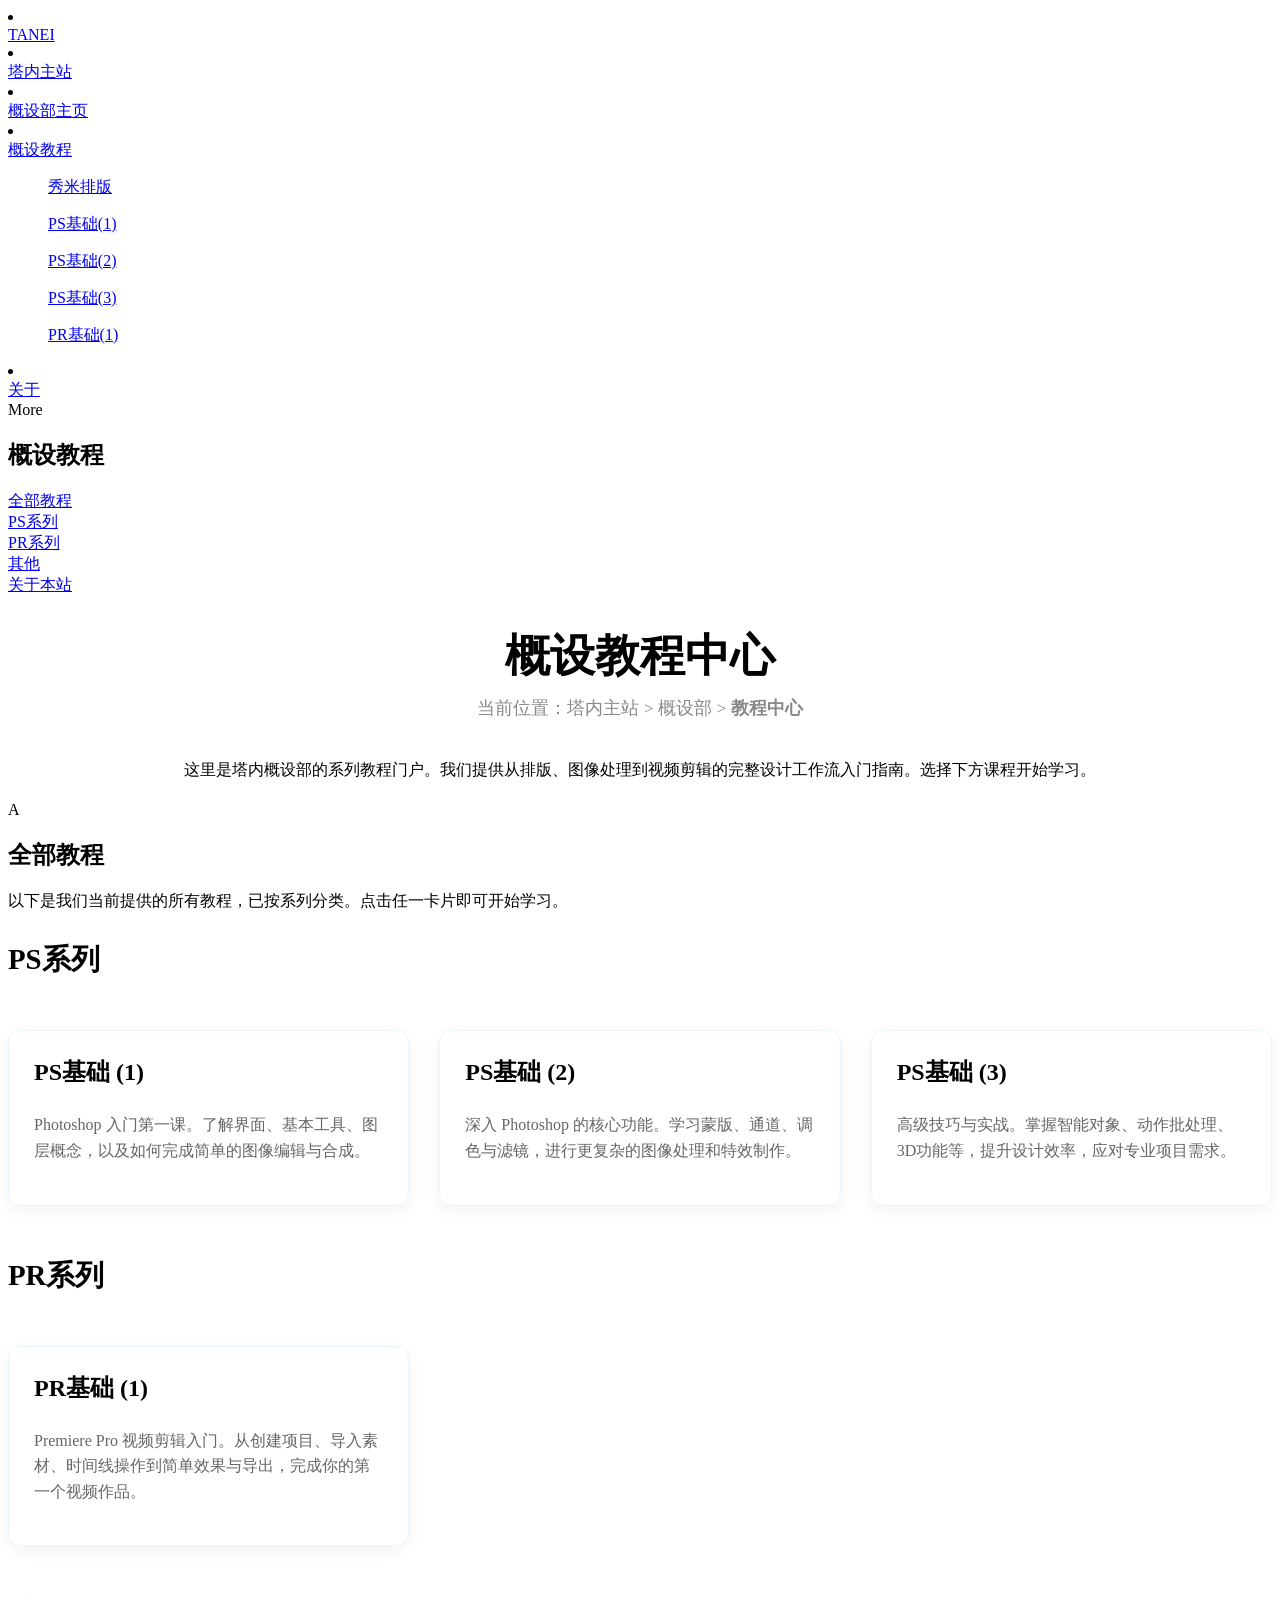
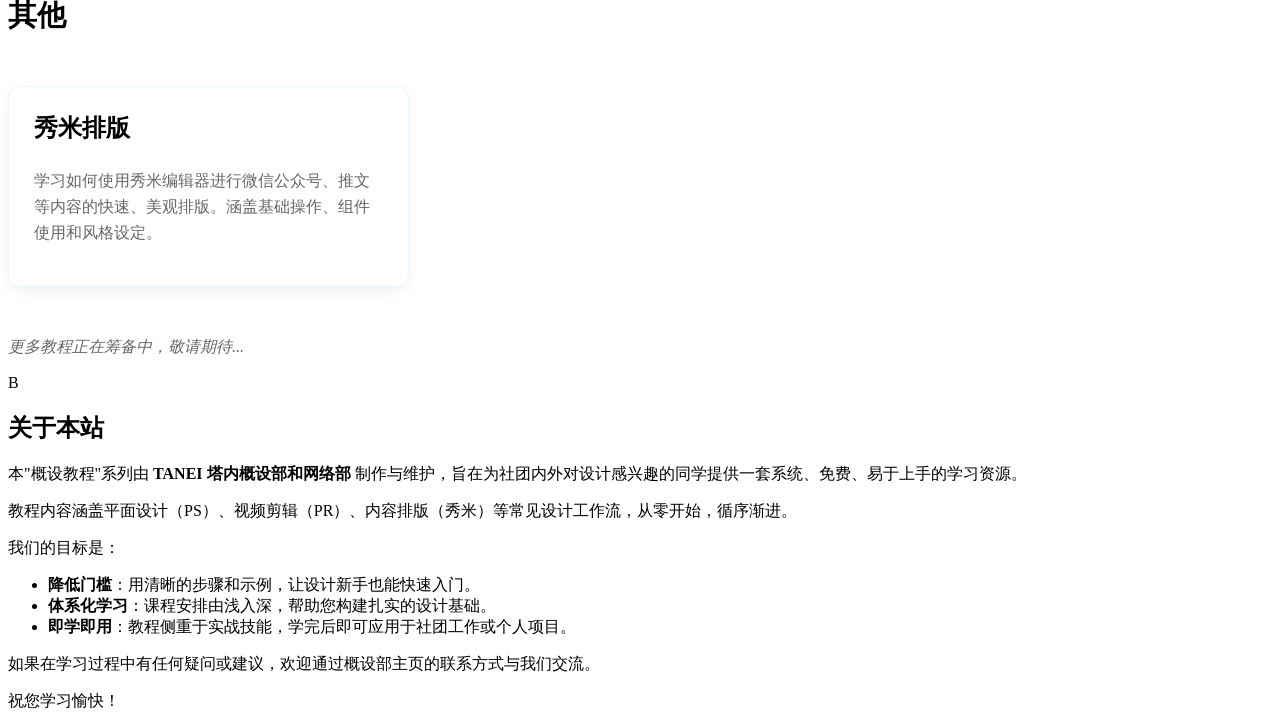
==== index.html @ 7fd3b35d "homePage" ====
<!DOCTYPE html>
<html lang="zh-CN">
<head>
    <meta charset="UTF-8">
    <meta name="viewport" content="width=device-width, initial-scale=1.0">
    <title>概设教程总站 | TANEI</title>
    <link rel="stylesheet" href="./style-nav.css">
    <link rel="stylesheet" href="./style-content.css">
    <style>
        /* 为主页内容区域添加额外样式 */
        .tutorials-container {
            display: grid;
            grid-template-columns: repeat(auto-fill, minmax(300px, 1fr));
            gap: 30px;
            margin-top: 40px;
        }
        .tutorial-card {
            background: var(--shallow-background);
            border-radius: 12px;
            padding: 25px;
            text-decoration: none;
            color: inherit;
            display: block;
            transition: all 0.3s ease;
            border: 1px solid rgba(43, 153, 231, 0.1);
            box-shadow: 0 5px 15px rgba(0, 0, 0, 0.05);
        }
        .tutorial-card:hover {
            transform: translateY(-5px);
            box-shadow: 0 10px 25px rgba(43, 153, 231, 0.15);
            border-color: var(--primary-color);
        }
        .tutorial-title {
            color: var(--secondary-color);
            font-size: 1.5rem;
            font-weight: 600;
            margin-bottom: 10px;
            border-bottom: 2px solid var(--primary-color);
            padding-bottom: 8px;
        }
        .tutorial-desc {
            color: #666;
            line-height: 1.6;
            font-size: 1rem;
        }
        .home-header {
            text-align: center;
            margin-bottom: 20px;
        }
        .home-header h1 {
            font-size: 2.8rem;
            color: var(--secondary-color);
            margin-bottom: 10px;
        }
        .breadcrumb {
            font-size: 1.1rem;
            color: #888;
            margin-bottom: 40px;
        }
        .breadcrumb a {
            color: var(--primary-color);
            text-decoration: none;
        }
        .breadcrumb a:hover {
            text-decoration: underline;
        }
        
        /* 新增：分组标题样式 */
        .tutorial-group {
            margin-bottom: 50px;
        }
        .tutorial-group:last-child {
            margin-bottom: 20px;
        }
        .group-title {
            font-size: 1.8rem;
            color: var(--primary-color);
            margin-bottom: 20px;
            padding-bottom: 10px;
            border-bottom: 2px solid var(--secondary-color);
        }
        
    </style>
</head>
<body>
    <!-- 导航栏保持不变，确保站点导航一致性 -->
    <nav class="navbar" id="navbar">
        <div class="container" id="nav-container">
            <div class="nav-brand" id="nav-brand">
                <li class="nav-item">
                    <a href="./home/index.html" class="nav-link brand">
                        <div class="item-txt brand" >
                            <span>TANEI</span>
                        </div>
                    </a>
                </li>
            </div>
            <div class="nav-menu" id="nav-menu">
                <li class="nav-item">
                    <a href="./home/index.html" class="nav-link menu">
                        <div class="item-txt menu" >
                            <span>塔内主站</span>
                        </div>
                    </a>
                </li>
                <li class="nav-item">
                    <a href="./department/gaishe/index.html" class="nav-link menu">
                        <div class="item-txt menu" >
                            <span>概设部主页</span>
                        </div>
                    </a>
                </li>
                <li class="nav-item dropdown menu course">
                    <a href="./department/gaishe/coures.html" class="nav-link dropdown menu course">
                        <div class="item-txt menu course" >
                            <span>概设教程</span>
                            <span class="icon-png dropdown" ></span>
                        </div>
                    </a>
                    <div class="dropdown-content">
                        <ul class="dropdown-item">
                            <a href="../xiumi/index.html" class="dropdown-link">
                                <div class="dropdown-txt"><span>秀米排版</span></div>
                            </a>
                        </ul>
                        <ul class="dropdown-item">
                            <a href="../ps1/index.html" class="dropdown-link">
                                <div class="dropdown-txt"><span>PS基础(1)</span></div>
                            </a>
                        </ul>
                        <ul class="dropdown-item">
                            <a href="../ps2/index.html" class="dropdown-link">
                                <div class="dropdown-txt"><span>PS基础(2)</span></div>
                            </a>
                        </ul>
                        <ul class="dropdown-item">
                            <a href="../ps3/index.html" class="dropdown-link">
                                <div class="dropdown-txt"><span>PS基础(3)</span></div>
                            </a>
                        </ul>
                        <ul class="dropdown-item">
                            <a href="../pr1/index.html" class="dropdown-link">
                                <div class="dropdown-txt"><span>PR基础(1)</span></div>
                            </a>
                        </ul>
                    </div>
                </li>
                <li class="nav-item about">
                    <a href="./department/gaishe/about.html" class="nav-link menu about">
                        <div class="item-txt menu" >
                            <span>关于</span>
                        </div>
                    </a>
                </li>
            </div>
            <div class="nav-more">
                <div class="nav-item more">
                    <a class="nav-link more">
                        <div class="item-txt more"><span>More</span></div>
                    </a>
                </div>
            </div>
        </div>
    </nav>

    <div class="content-container">
        <!-- 左侧目录栏替换为本站指引 -->
        <aside class="tocbar">
            <div class="toc-header">
                <h2 class="header">概设教程</h2>
            </div>
            <nav class="toc-item">
                <a href="#tutorial-list" class="toc-link">全部教程</a>
                <!-- 新增：分组子目录 -->
                <div class="toc-subitem">
                    <a href="#ps-series" class="toc-link">PS系列</a>
                </div>
                <div class="toc-subitem">
                    <a href="#pr-series" class="toc-link">PR系列</a>
                </div>
                <div class="toc-subitem">
                    <a href="#other-tutorials" class="toc-link">其他</a>
                </div>
            </nav>
            <nav class="toc-item">
                <a href="#about" class="toc-link">关于本站</a>
            </nav>
            <p class="bottom blank"></p>
        </aside>

        <!-- 主内容区改造为教程门户 -->
        <div class="main-content">
            <header class="home-header">
                <h1>概设教程中心</h1>
                <div class="breadcrumb">
                    当前位置：<a href="./home/index.html">塔内主站</a> &gt; <a href="./department/gaishe/index.html">概设部</a> &gt; <strong>教程中心</strong>
                </div>
                <p>这里是塔内概设部的系列教程门户。我们提供从排版、图像处理到视频剪辑的完整设计工作流入门指南。选择下方课程开始学习。</p>
            </header>

            <div class="section-main">
                <!-- 教程列表区域 -->
                <div class="section" id="tutorial-list">
                    <div class="section-header">
                        <div class="section-number">A</div>
                        <h2 class="section-intro">全部教程</h2>
                    </div>
                    <div class="section-content">
                        <p>以下是我们当前提供的所有教程，已按系列分类。点击任一卡片即可开始学习。</p>
                        
                        <!-- PS系列分组 -->
                        <div class="tutorial-group" id="ps-series">
                            <h3 class="group-title">PS系列</h3>
                            <div class="tutorials-container">
                                <!-- 教程卡片 2: PS基础(1) -->
                                <a href="../ps1/index.html" class="tutorial-card">
                                    <div class="tutorial-title">PS基础 (1)</div>
                                    <p class="tutorial-desc">Photoshop 入门第一课。了解界面、基本工具、图层概念，以及如何完成简单的图像编辑与合成。</p>
                                </a>
                                
                                <!-- 教程卡片 3: PS基础(2) -->
                                <a href="../ps2/index.html" class="tutorial-card">
                                    <div class="tutorial-title">PS基础 (2)</div>
                                    <p class="tutorial-desc">深入 Photoshop 的核心功能。学习蒙版、通道、调色与滤镜，进行更复杂的图像处理和特效制作。</p>
                                </a>
                                
                                <!-- 教程卡片 4: PS基础(3) -->
                                <a href="../ps3/index.html" class="tutorial-card">
                                    <div class="tutorial-title">PS基础 (3)</div>
                                    <p class="tutorial-desc">高级技巧与实战。掌握智能对象、动作批处理、3D功能等，提升设计效率，应对专业项目需求。</p>
                                </a>
                            </div>
                        </div>
                        
                        <!-- PR系列分组 -->
                        <div class="tutorial-group" id="pr-series">
                            <h3 class="group-title">PR系列</h3>
                            <div class="tutorials-container">
                                <!-- 教程卡片 5: PR基础(1) -->
                                <a href="../pr1/index.html" class="tutorial-card">
                                    <div class="tutorial-title">PR基础 (1)</div>
                                    <p class="tutorial-desc">Premiere Pro 视频剪辑入门。从创建项目、导入素材、时间线操作到简单效果与导出，完成你的第一个视频作品。</p>
                                </a>
                            </div>
                        </div>
                        
                        <!-- 其他分组 -->
                        <div class="tutorial-group" id="other-tutorials">
                            <h3 class="group-title">其他</h3>
                            <div class="tutorials-container">
                                <!-- 教程卡片 1: 秀米排版 -->
                                <a href="../xiumi/index.html" class="tutorial-card">
                                    <div class="tutorial-title">秀米排版</div>
                                    <p class="tutorial-desc">学习如何使用秀米编辑器进行微信公众号、推文等内容的快速、美观排版。涵盖基础操作、组件使用和风格设定。</p>
                                </a>
                            </div>
                        </div>
                        
                        <p style="margin-top: 40px; font-style: italic; color: #666;">更多教程正在筹备中，敬请期待...</p>
                    </div>
                </div>
                
                <!-- 关于本站区域 -->
                <div class="section" id="about">
                    <div class="section-header">
                        <div class="section-number">B</div>
                        <h2 class="section-intro">关于本站</h2>
                    </div>
                    <div class="section-content">
                        <p>本"概设教程"系列由 <strong>TANEI 塔内概设部和网络部</strong> 制作与维护，旨在为社团内外对设计感兴趣的同学提供一套系统、免费、易于上手的学习资源。</p>
                        <p>教程内容涵盖平面设计（PS）、视频剪辑（PR）、内容排版（秀米）等常见设计工作流，从零开始，循序渐进。</p>
                        <p>我们的目标是：</p>
                        <ul>
                            <li><strong>降低门槛</strong>：用清晰的步骤和示例，让设计新手也能快速入门。</li>
                            <li><strong>体系化学习</strong>：课程安排由浅入深，帮助您构建扎实的设计基础。</li>
                            <li><strong>即学即用</strong>：教程侧重于实战技能，学完后即可应用于社团工作或个人项目。</li>
                        </ul>
                        <p>如果在学习过程中有任何疑问或建议，欢迎通过概设部主页的联系方式与我们交流。</p>
                        <p>祝您学习愉快！</p>
                    </div>
                </div>
                
                <p class="bottom blank"></p>
            </div>
        </div>
    </div>

<script>
    // 修改脚本以支持分组目录的点击高亮
    document.addEventListener('DOMContentLoaded', function() {
        const links = document.querySelectorAll('.toc-item a, .toc-subitem a');
        const sections = document.querySelectorAll('.section, .tutorial-group');
        
        links.forEach(link => {
            link.addEventListener('click', function(e) {
                links.forEach(l => l.classList.remove('active'));
                this.classList.add('active');
            });
        });
        
        const observerOptions = {
            root: null,
            rootMargin: '-20% 0px -70% 0px',
            threshold: 0
        };
        
        const observer = new IntersectionObserver((entries) => {
            entries.forEach(entry => {
                if (entry.isIntersecting) {
                    const id = entry.target.getAttribute('id');
                    links.forEach(link => {
                        link.classList.remove('active');
                        if (link.getAttribute('href') === `#${id}`) {
                            link.classList.add('active');
                        }
                    });
                }
            });
        }, observerOptions);
        
        sections.forEach(section => {
            observer.observe(section);
        });
    });
</script>
</body>
</html>
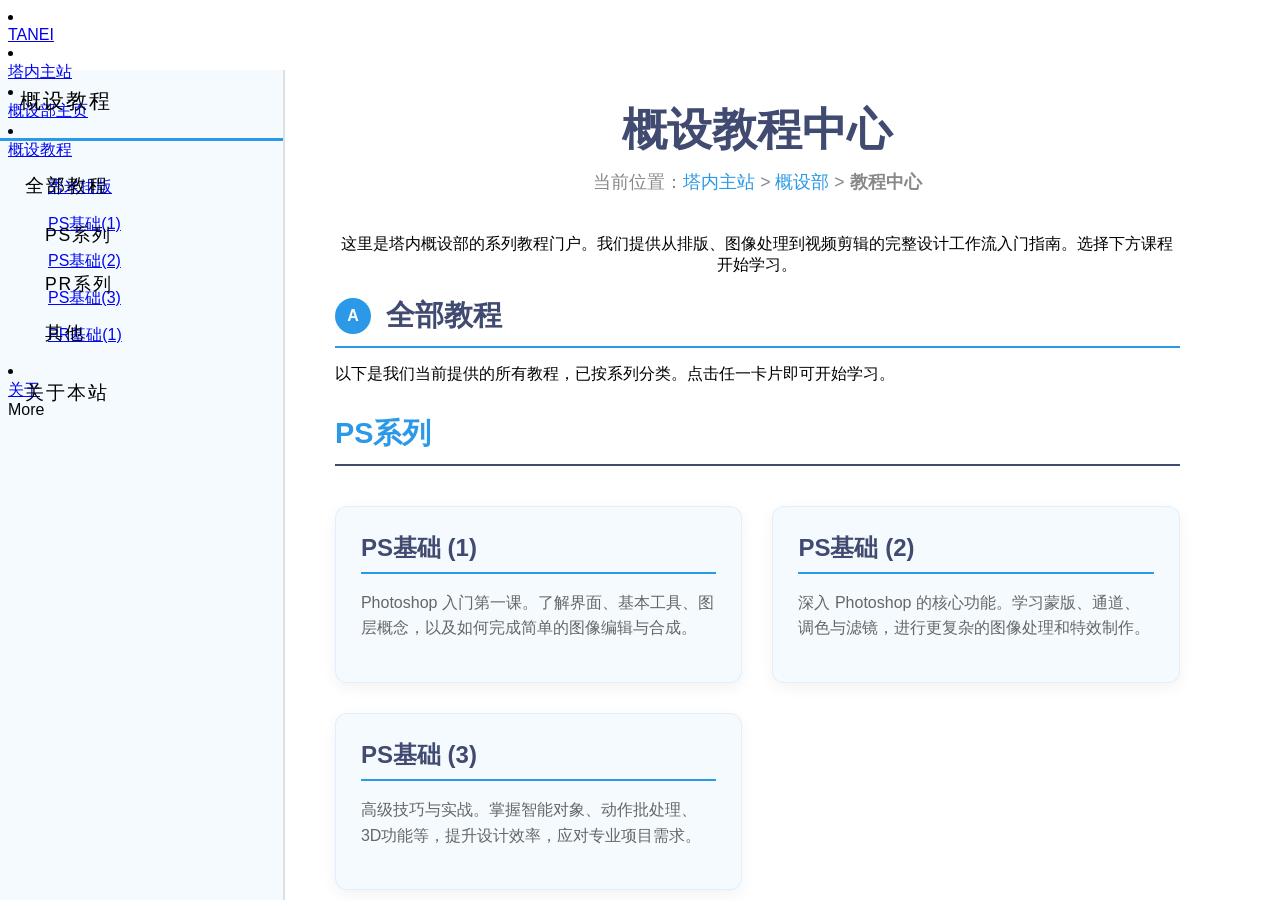
==== commit ecbd4b3f: "homePage_2" ====
--- a/index.html
+++ b/index.html
@@ -4,8 +4,8 @@
     <meta charset="UTF-8">
     <meta name="viewport" content="width=device-width, initial-scale=1.0">
     <title>概设教程总站 | TANEI</title>
-    <link rel="stylesheet" href="./style-nav.css">
-    <link rel="stylesheet" href="./style-content.css">
+    <link rel="stylesheet" href="./style/style-content.css">
+    <link rel="stylesheet" href="./style/style-content.css">
     <style>
         /* 为主页内容区域添加额外样式 */
         .tutorials-container {
@@ -111,7 +111,7 @@
                     </a>
                 </li>
                 <li class="nav-item dropdown menu course">
-                    <a href="./department/gaishe/coures.html" class="nav-link dropdown menu course">
+                    <a href="./index.html" class="nav-link dropdown menu course">
                         <div class="item-txt menu course" >
                             <span>概设教程</span>
                             <span class="icon-png dropdown" ></span>
@@ -119,27 +119,27 @@
                     </a>
                     <div class="dropdown-content">
                         <ul class="dropdown-item">
-                            <a href="../xiumi/index.html" class="dropdown-link">
+                            <a href="./courses/xiumi/index.html" class="dropdown-link">
                                 <div class="dropdown-txt"><span>秀米排版</span></div>
                             </a>
                         </ul>
                         <ul class="dropdown-item">
-                            <a href="../ps1/index.html" class="dropdown-link">
+                            <a href="./courses/ps1/index.html" class="dropdown-link">
                                 <div class="dropdown-txt"><span>PS基础(1)</span></div>
                             </a>
                         </ul>
                         <ul class="dropdown-item">
-                            <a href="../ps2/index.html" class="dropdown-link">
+                            <a href="./courses/ps2/index.html" class="dropdown-link">
                                 <div class="dropdown-txt"><span>PS基础(2)</span></div>
                             </a>
                         </ul>
                         <ul class="dropdown-item">
-                            <a href="../ps3/index.html" class="dropdown-link">
+                            <a href="./courses/ps3/index.html" class="dropdown-link">
                                 <div class="dropdown-txt"><span>PS基础(3)</span></div>
                             </a>
                         </ul>
                         <ul class="dropdown-item">
-                            <a href="../pr1/index.html" class="dropdown-link">
+                            <a href="./courses/pr1/index.html" class="dropdown-link">
                                 <div class="dropdown-txt"><span>PR基础(1)</span></div>
                             </a>
                         </ul>
--- a/style/style-content.css
+++ b/style/style-content.css
@@ -0,0 +1,242 @@
+body{
+    --primary-color:#2b99e7;
+    --secondary-color:#414b71;
+    --shallow-background: rgba(43, 153, 231,0.05);
+    --content-y: 70px;
+    --content-height:calc(100vh - var(--content-y));
+}
+* {
+    font-family: 'Segoe UI', 'sans-serif', sans-serif;
+}
+.content-container{
+    display: flex;
+    position: fixed;
+    top: var(--content-y);
+    left: 0;
+    right: 0;
+    bottom: 0;
+    height: var(--content-height);
+}
+
+.tocbar{
+    position: sticky;
+    top: 0;
+    margin: 0;
+    padding: 0;
+    height: var(--content-height);
+    width: 300px;
+    border-right: 2px solid rgba(0,0,0,0.1);
+    background: var(--shallow-background);
+    z-index: 900;
+    overflow-y: auto;
+}
+.toc-header{
+    margin: 0;
+    padding: 0 20px 5px;
+    margin-bottom: 20px;
+    border-bottom: 3px solid var(--primary-color);
+    h2{
+        font-size: 1.3rem;
+        font-weight: 500;
+        letter-spacing: 0.1em;
+        color: rgb(0, 0, 0);
+    }
+}
+
+.toc-item{
+    display: block;
+    margin: 0;
+    padding: 0 0px 10px;
+    font-weight: 500;
+    font-size: 1.2rem;
+}
+.toc-subitem{
+    display: block;
+    margin: 0 20px;
+    padding: 0 0 1px 0;
+    font-size: 1.1rem;
+    font-weight: 400;
+}
+.toc-link{
+    letter-spacing: 0.1em;
+    color: rgb(0, 0, 0);
+    justify-self: left;
+    width: 80%;
+    display: block;
+    margin: 0 10px;
+    padding: 12px 15px;
+    text-decoration: none;
+    border-radius: 6px;
+    transition: all 0.2s;
+}
+.toc-item .toc-link:hover, .toc-item .toc-link.active {
+    background: rgba(0, 0, 0, 0.3);
+}
+
+.main-content{
+    position: relative;
+    width: 70vw;
+    margin: 0;
+    padding: 0 100px 0 50px;
+    height: 100%;
+    overflow-y: auto;
+    display: block;
+}
+.main-header{
+    margin: 20px 0 40px;
+    padding: 0 0 20px;
+    border-bottom: 2px solid rgba(0, 0, 0, 0.1);
+    h1{
+        margin: 0 0 10px;
+        padding: 0;
+        font-size: 2.4rem;
+    }
+    p{
+        margin: 0;
+        padding: 0;
+        font-size: 1.2rem;
+    }
+
+}
+.section-main{
+    display: block;
+    position: relative;
+}
+.section-header{
+    display: flex;
+    align-items: center;
+    margin-bottom: 10px;
+    padding-bottom: 10px;
+    border-bottom: 2px solid var(--primary-color);
+    * {
+        margin: 0;
+    }
+}
+.section-number{
+    display: flex;
+    align-items: center;
+    justify-content: center;
+    width: 36px;
+    height: 36px;
+    background: var(--primary-color);
+    color: white;
+    border-radius: 50%;
+    margin-right: 15px;
+    font-weight: 600;
+}
+.section-intro{
+    font-size: 1.8rem;
+    font-weight: 600;
+    color: var(--secondary-color);
+}
+.section-txt{
+    p{
+        margin-bottom: 15px;
+        font-size: 1.1rem;
+    }   
+    h2{
+        color: var(--secondary-color);
+        margin-bottom: 15px;
+    }
+}
+
+img{
+    margin-left: 10px;
+    margin-right: 10px;
+}
+.img{
+    position: relative;
+    display: flex;
+    justify-content: center;
+    width: auto;
+    height: 100px;
+    margin-bottom: 40px;
+    p{
+        position: absolute;
+        font-size: 1.0rem;
+    }
+
+}
+.img::after{
+    content: '点击放大图片';
+    position: absolute;
+    align-self: center;
+    padding: 10px;
+    background-color: rgba(0, 0, 0, 0.5);
+    color: white;
+}
+.img.zoomed{
+    height: 500px;
+}
+.img.img.zoomed::after{
+    content: '点击缩小图片';
+    position: absolute;
+    top: 0;
+    padding: 10px;
+    background-color: rgba(0, 0, 0, 0.5);
+    color: white;
+}
+.footnote{
+    margin-bottom: 30px;
+    transform: translateY(-30px);
+    font-size: 1.0rem;
+    color: rgba(0, 0, 0, 0.8);
+    justify-self: center;
+}
+.video-container{
+    justify-content: center;
+    display: flex;
+    position: relative;
+    width: auto;
+    height: 100px;
+    margin-bottom: 40px;
+}
+.video-container{
+    .tobezoomed{
+        z-index: 1001;
+        position: absolute;
+        align-self: center;
+        padding: 10px;
+        background-color: rgba(0, 0, 0, 0.5);
+        color: white;
+        visibility: visible;
+    }
+    .zoomed{
+        z-index: 1001;
+        position: absolute;
+        top: 0;
+        padding: 10px;
+        background-color: rgba(0, 0, 0, 0.5);
+        color: white;
+        visibility: hidden;
+    }
+}
+.video-container.zoomed{
+    .tobezoomed{
+        visibility: hidden;
+    }
+    .zoomed{
+        visibility: visible;
+    }
+    height: 550px;
+}
+.zoomable-video{
+    z-index: 1000;
+    position: relative;
+    visibility: visible;
+}
+.zoomable-video.zoomed{
+    z-index: 1000;
+    position: relative;
+    visibility: visible;
+}
+.emoji{
+    background-color: rgba(0, 0, 0, 1);
+}
+.emphasis{
+    background: rgba(253, 78, 78, 0.5);
+    color: black
+}
+.bottom{
+    height: 100px;
+}
--- a/style/style-content.css
+++ b/style/style-content.css
@@ -0,0 +1,242 @@
+body{
+    --primary-color:#2b99e7;
+    --secondary-color:#414b71;
+    --shallow-background: rgba(43, 153, 231,0.05);
+    --content-y: 70px;
+    --content-height:calc(100vh - var(--content-y));
+}
+* {
+    font-family: 'Segoe UI', 'sans-serif', sans-serif;
+}
+.content-container{
+    display: flex;
+    position: fixed;
+    top: var(--content-y);
+    left: 0;
+    right: 0;
+    bottom: 0;
+    height: var(--content-height);
+}
+
+.tocbar{
+    position: sticky;
+    top: 0;
+    margin: 0;
+    padding: 0;
+    height: var(--content-height);
+    width: 300px;
+    border-right: 2px solid rgba(0,0,0,0.1);
+    background: var(--shallow-background);
+    z-index: 900;
+    overflow-y: auto;
+}
+.toc-header{
+    margin: 0;
+    padding: 0 20px 5px;
+    margin-bottom: 20px;
+    border-bottom: 3px solid var(--primary-color);
+    h2{
+        font-size: 1.3rem;
+        font-weight: 500;
+        letter-spacing: 0.1em;
+        color: rgb(0, 0, 0);
+    }
+}
+
+.toc-item{
+    display: block;
+    margin: 0;
+    padding: 0 0px 10px;
+    font-weight: 500;
+    font-size: 1.2rem;
+}
+.toc-subitem{
+    display: block;
+    margin: 0 20px;
+    padding: 0 0 1px 0;
+    font-size: 1.1rem;
+    font-weight: 400;
+}
+.toc-link{
+    letter-spacing: 0.1em;
+    color: rgb(0, 0, 0);
+    justify-self: left;
+    width: 80%;
+    display: block;
+    margin: 0 10px;
+    padding: 12px 15px;
+    text-decoration: none;
+    border-radius: 6px;
+    transition: all 0.2s;
+}
+.toc-item .toc-link:hover, .toc-item .toc-link.active {
+    background: rgba(0, 0, 0, 0.3);
+}
+
+.main-content{
+    position: relative;
+    width: 70vw;
+    margin: 0;
+    padding: 0 100px 0 50px;
+    height: 100%;
+    overflow-y: auto;
+    display: block;
+}
+.main-header{
+    margin: 20px 0 40px;
+    padding: 0 0 20px;
+    border-bottom: 2px solid rgba(0, 0, 0, 0.1);
+    h1{
+        margin: 0 0 10px;
+        padding: 0;
+        font-size: 2.4rem;
+    }
+    p{
+        margin: 0;
+        padding: 0;
+        font-size: 1.2rem;
+    }
+
+}
+.section-main{
+    display: block;
+    position: relative;
+}
+.section-header{
+    display: flex;
+    align-items: center;
+    margin-bottom: 10px;
+    padding-bottom: 10px;
+    border-bottom: 2px solid var(--primary-color);
+    * {
+        margin: 0;
+    }
+}
+.section-number{
+    display: flex;
+    align-items: center;
+    justify-content: center;
+    width: 36px;
+    height: 36px;
+    background: var(--primary-color);
+    color: white;
+    border-radius: 50%;
+    margin-right: 15px;
+    font-weight: 600;
+}
+.section-intro{
+    font-size: 1.8rem;
+    font-weight: 600;
+    color: var(--secondary-color);
+}
+.section-txt{
+    p{
+        margin-bottom: 15px;
+        font-size: 1.1rem;
+    }   
+    h2{
+        color: var(--secondary-color);
+        margin-bottom: 15px;
+    }
+}
+
+img{
+    margin-left: 10px;
+    margin-right: 10px;
+}
+.img{
+    position: relative;
+    display: flex;
+    justify-content: center;
+    width: auto;
+    height: 100px;
+    margin-bottom: 40px;
+    p{
+        position: absolute;
+        font-size: 1.0rem;
+    }
+
+}
+.img::after{
+    content: '点击放大图片';
+    position: absolute;
+    align-self: center;
+    padding: 10px;
+    background-color: rgba(0, 0, 0, 0.5);
+    color: white;
+}
+.img.zoomed{
+    height: 500px;
+}
+.img.img.zoomed::after{
+    content: '点击缩小图片';
+    position: absolute;
+    top: 0;
+    padding: 10px;
+    background-color: rgba(0, 0, 0, 0.5);
+    color: white;
+}
+.footnote{
+    margin-bottom: 30px;
+    transform: translateY(-30px);
+    font-size: 1.0rem;
+    color: rgba(0, 0, 0, 0.8);
+    justify-self: center;
+}
+.video-container{
+    justify-content: center;
+    display: flex;
+    position: relative;
+    width: auto;
+    height: 100px;
+    margin-bottom: 40px;
+}
+.video-container{
+    .tobezoomed{
+        z-index: 1001;
+        position: absolute;
+        align-self: center;
+        padding: 10px;
+        background-color: rgba(0, 0, 0, 0.5);
+        color: white;
+        visibility: visible;
+    }
+    .zoomed{
+        z-index: 1001;
+        position: absolute;
+        top: 0;
+        padding: 10px;
+        background-color: rgba(0, 0, 0, 0.5);
+        color: white;
+        visibility: hidden;
+    }
+}
+.video-container.zoomed{
+    .tobezoomed{
+        visibility: hidden;
+    }
+    .zoomed{
+        visibility: visible;
+    }
+    height: 550px;
+}
+.zoomable-video{
+    z-index: 1000;
+    position: relative;
+    visibility: visible;
+}
+.zoomable-video.zoomed{
+    z-index: 1000;
+    position: relative;
+    visibility: visible;
+}
+.emoji{
+    background-color: rgba(0, 0, 0, 1);
+}
+.emphasis{
+    background: rgba(253, 78, 78, 0.5);
+    color: black
+}
+.bottom{
+    height: 100px;
+}
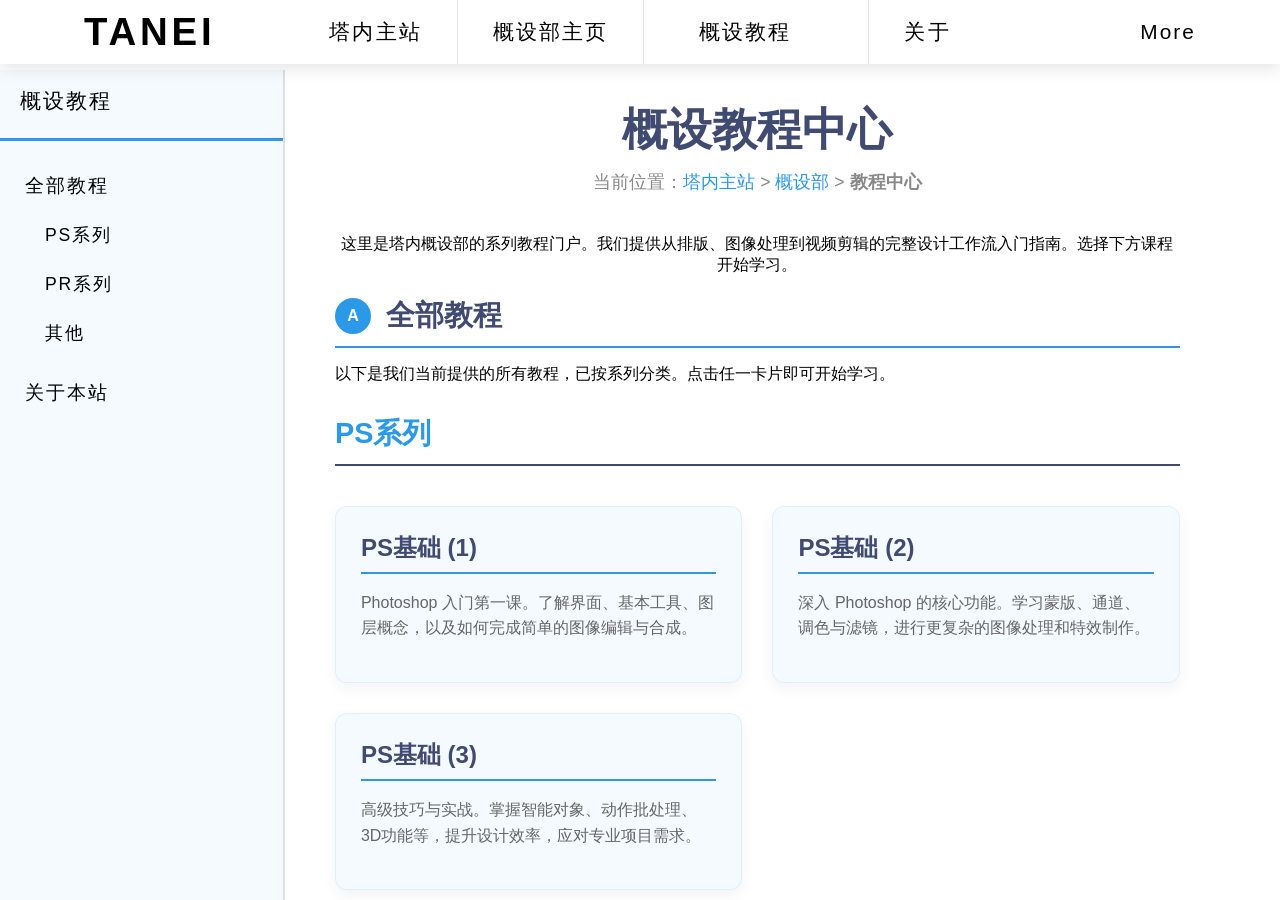
==== commit 120d5f4b: "redir_1" ====
--- a/index.html
+++ b/index.html
@@ -4,7 +4,7 @@
     <meta charset="UTF-8">
     <meta name="viewport" content="width=device-width, initial-scale=1.0">
     <title>概设教程总站 | TANEI</title>
-    <link rel="stylesheet" href="./style/style-content.css">
+    <link rel="stylesheet" href="./style/style-nav.css">
     <link rel="stylesheet" href="./style/style-content.css">
     <style>
         /* 为主页内容区域添加额外样式 */
@@ -97,14 +97,14 @@
             </div>
             <div class="nav-menu" id="nav-menu">
                 <li class="nav-item">
-                    <a href="./home/index.html" class="nav-link menu">
+                    <a href="../../index.html" class="nav-link menu">
                         <div class="item-txt menu" >
                             <span>塔内主站</span>
                         </div>
                     </a>
                 </li>
                 <li class="nav-item">
-                    <a href="./department/gaishe/index.html" class="nav-link menu">
+                    <a href="../index.html" class="nav-link menu">
                         <div class="item-txt menu" >
                             <span>概设部主页</span>
                         </div>
@@ -146,7 +146,7 @@
                     </div>
                 </li>
                 <li class="nav-item about">
-                    <a href="./department/gaishe/about.html" class="nav-link menu about">
+                    <a href="../index.html/#about" class="nav-link menu about">
                         <div class="item-txt menu" >
                             <span>关于</span>
                         </div>
@@ -213,19 +213,19 @@
                             <h3 class="group-title">PS系列</h3>
                             <div class="tutorials-container">
                                 <!-- 教程卡片 2: PS基础(1) -->
-                                <a href="../ps1/index.html" class="tutorial-card">
+                                <a href="./courses/ps1/index.html" class="tutorial-card">
                                     <div class="tutorial-title">PS基础 (1)</div>
                                     <p class="tutorial-desc">Photoshop 入门第一课。了解界面、基本工具、图层概念，以及如何完成简单的图像编辑与合成。</p>
                                 </a>
                                 
                                 <!-- 教程卡片 3: PS基础(2) -->
-                                <a href="../ps2/index.html" class="tutorial-card">
+                                <a href="./courses/ps2/index.html" class="tutorial-card">
                                     <div class="tutorial-title">PS基础 (2)</div>
                                     <p class="tutorial-desc">深入 Photoshop 的核心功能。学习蒙版、通道、调色与滤镜，进行更复杂的图像处理和特效制作。</p>
                                 </a>
                                 
                                 <!-- 教程卡片 4: PS基础(3) -->
-                                <a href="../ps3/index.html" class="tutorial-card">
+                                <a href="./courses/ps3/index.html" class="tutorial-card">
                                     <div class="tutorial-title">PS基础 (3)</div>
                                     <p class="tutorial-desc">高级技巧与实战。掌握智能对象、动作批处理、3D功能等，提升设计效率，应对专业项目需求。</p>
                                 </a>
@@ -237,7 +237,7 @@
                             <h3 class="group-title">PR系列</h3>
                             <div class="tutorials-container">
                                 <!-- 教程卡片 5: PR基础(1) -->
-                                <a href="../pr1/index.html" class="tutorial-card">
+                                <a href="./courses/pr1/index.html" class="tutorial-card">
                                     <div class="tutorial-title">PR基础 (1)</div>
                                     <p class="tutorial-desc">Premiere Pro 视频剪辑入门。从创建项目、导入素材、时间线操作到简单效果与导出，完成你的第一个视频作品。</p>
                                 </a>
@@ -249,7 +249,7 @@
                             <h3 class="group-title">其他</h3>
                             <div class="tutorials-container">
                                 <!-- 教程卡片 1: 秀米排版 -->
-                                <a href="../xiumi/index.html" class="tutorial-card">
+                                <a href="./courses/xiumi/index.html" class="tutorial-card">
                                     <div class="tutorial-title">秀米排版</div>
                                     <p class="tutorial-desc">学习如何使用秀米编辑器进行微信公众号、推文等内容的快速、美观排版。涵盖基础操作、组件使用和风格设定。</p>
                                 </a>
--- a/style/style-nav.css
+++ b/style/style-nav.css
@@ -0,0 +1,267 @@
+body{
+    margin: 0;
+    padding: 0;
+    display: block;
+    height: 100vh;
+}
+
+.navbar{
+    margin: 0;
+    padding: 0;
+    grid-row: 1;
+    display: flex;
+    align-items: center;
+    justify-content: center;    /* 水平居中 */
+    position: sticky;
+    top: 0;
+    box-shadow: 0 5px 15px rgba(0, 0, 0, 0.1);
+    background: white;
+    z-index: 1000;
+    height: auto;
+}
+.container#nav-container{
+    margin: 0;
+    padding: 0;
+    display: grid;
+    grid-template-columns: 1fr auto 1fr;
+    height: auto;
+
+    width: 90vw;
+    min-width: 600px;
+    position: relative;
+}
+.nav-brand{
+    display: flex;
+    justify-content: center; /* 水平居中 */
+    align-items: center;     /* 垂直居中 */
+    justify-self: start;
+}
+.nav-item{
+    list-style: none;
+}
+.nav-brand .nav-item{
+    height: 100%;
+    min-height: 50px;
+}
+.nav-link.brand{
+    text-decoration: none;
+    color: black;
+    font-size: 2.4rem;
+    font-weight: 700;
+    letter-spacing: 0.1em;
+}
+.nav-link.brand:hover{
+    .item-txt.brand{
+        color: #2b99e7;
+    }
+}
+.item-txt.brand{
+    padding: 10px 20px;
+}
+.item-txt.menu{
+    justify-content: center; /* 水平居中 */
+    align-items: center;     /* 垂直居中 */
+    padding: 0 35px;
+}
+.nav-menu{
+    display: flex;
+    position: relative;
+    justify-content: center; /* 水平居中 */
+    align-items: center;     /* 垂直居中 */
+    justify-self: center;
+}
+.nav-menu .nav-item{
+    display: flex;
+    position: relative;
+    align-items: center;     /* 垂直居中 */
+    min-height: 50px;
+    height: 100%;
+}
+.nav-link.menu{
+    display: flex;
+    text-decoration: none;
+    color: black;
+    font-size: 1.3rem;
+    font-weight: 500;
+    letter-spacing: 0.1em;
+    width: 100%;
+    height: 100%;
+    justify-content: center; /* 水平居中 */
+    align-items: center;     /* 垂直居中 */
+    border-right:1px solid rgba(0, 0, 0, 0.1);
+    transition: background-color 0.3s ease;
+}
+.nav-link.about{
+    border-right: none;
+}
+.nav-link.menu:hover{
+    .item-txt.menu{
+        color: #2b99e7;        
+    }
+    background: rgba(0, 0, 0, 0.2);
+}
+.nav-link.menu::after{
+    content: '';
+    position: absolute;
+    bottom: 0;
+    left: 50%;
+    width: 0;
+    height: 3px;
+    background: #2b99e7;
+    transition: color 0.3s ease;
+    transform: translateX(-50%);
+}
+.nav-link.menu:hover::after{
+    width: 100%;
+}
+.course.item-txt.menu{
+    padding: 0 55px;
+    display: flex;
+    align-items: center;
+}
+.dropdown{
+    position: relative;
+}
+.dropdown-content{
+    display: block;
+    position: absolute;
+    top: 100%;
+    left: 0;
+    background: rgb(255, 255, 255);
+    box-shadow: 0 10px 30px rgba(0, 0, 0, 0.3);
+    width: 100%;
+    opacity: 0;
+    visibility: hidden;
+    transform: translateY(-5px);
+    transition: all 0.3s ease;
+    z-index: 999;
+}
+.nav-item.dropdown:hover .nav-link.dropdown{
+    .item-txt.menu{
+        color: #2b99e7;        
+    }
+    background: rgba(0, 0, 0, 0.2);
+}
+.nav-link.dropdown::after{
+    content: '';
+    position: absolute;
+    bottom: 0;
+    left: 50%;
+    width: 0;
+    height: 3px;
+    background: #2b99e7;
+    transition: color 0.3s ease;
+    transform: translateX(-50%);
+}
+.nav-item.dropdown:hover .nav-link.dropdown::after{
+    width: 100%;
+}
+.nav-item.dropdown:hover .dropdown-content{
+    opacity: 1;
+    visibility: visible;
+    transform: translateY(0); 
+}
+.icon-png.dropdown{
+    background-image: url(./media/nav/dropdown.png);
+    background-size: cover;
+    width: 20px;
+    height: 20px;
+    display: inline-block;
+    margin-top: 2px;
+    margin-left: 2px;
+    position: relative;
+    transform: rotate(90deg);
+    transition: all 0.3s ease;
+}
+.nav-item.dropdown:hover .icon-png.dropdown{
+    transform: rotate(0deg);
+}
+.dropdown-item{
+    display: flex;
+    width: 100%;
+    justify-content: center; /* 靠左 */
+    align-items: center;     /* 垂直居中 */
+    padding: 0;
+    margin: 0;
+    transition: all 0.2 ease;
+}
+.dropdown-link{
+    display: block;
+    text-decoration: none;
+    position: relative;
+    color: black;
+    font-size: 1.1rem;
+    font-weight: 400;
+    letter-spacing: 0.1em;
+    justify-content: center; /* 靠左 */
+    align-items: center;     /* 垂直居中 */
+    align-self: stretch;
+    justify-self: auto;
+    width: 100%;
+    margin: 0;
+    padding: 20px 15px ;
+    transition: color 0.3s ease;
+    border-bottom: 1px solid rgba(0, 0, 0, 0.05);
+}
+.dropdown-item:last-child {
+    border-bottom: none;
+}
+.dropdown-link:hover{
+    background: rgba(0, 0, 0, 0.2);
+    .dropdown-txt{
+        padding-left: 20px;
+        color: #2b99e7;
+    }
+}
+.dropdown-txt{
+    transition: padding 0.3s ease;
+    margin: 0 10px;
+}
+.nav-more{
+    display: flex;
+    justify-content: center; /* 水平居中 */
+    align-items: center;     /* 垂直居中 */
+    justify-self: end;
+    position: relative;
+}
+.nav-item.more{
+    display: flex;
+    align-items: center;
+    justify-content: center;
+    justify-self: right;
+    height: 100%;
+}
+.nav-link.more{
+    display: flex;
+    text-decoration: none;
+    color: black;
+    font-size: 1.3rem;
+    font-weight: 500;
+    letter-spacing: 0.1em;
+    width: 100%;
+    height: 100%;
+    justify-content: center; /* 水平居中 */
+    align-items: center;     /* 垂直居中 */
+    justify-self: center;
+    padding: 0 20px;
+}
+.nav-link.more:hover{
+    background: rgba(0, 0, 0, 0.2);
+    .item-txt.more{
+        color: #2b99e7;        
+    }
+}
+.nav-link.more::after{
+    content: '';
+    position: absolute;
+    bottom: 0;
+    left: 50%;
+    width: 0;
+    height: 3px;
+    background: #2b99e7;
+    transition: color 0.3s ease;
+    transform: translateX(-50%);
+}
+.nav-link.more:hover::after{
+    width: 100%;
+}
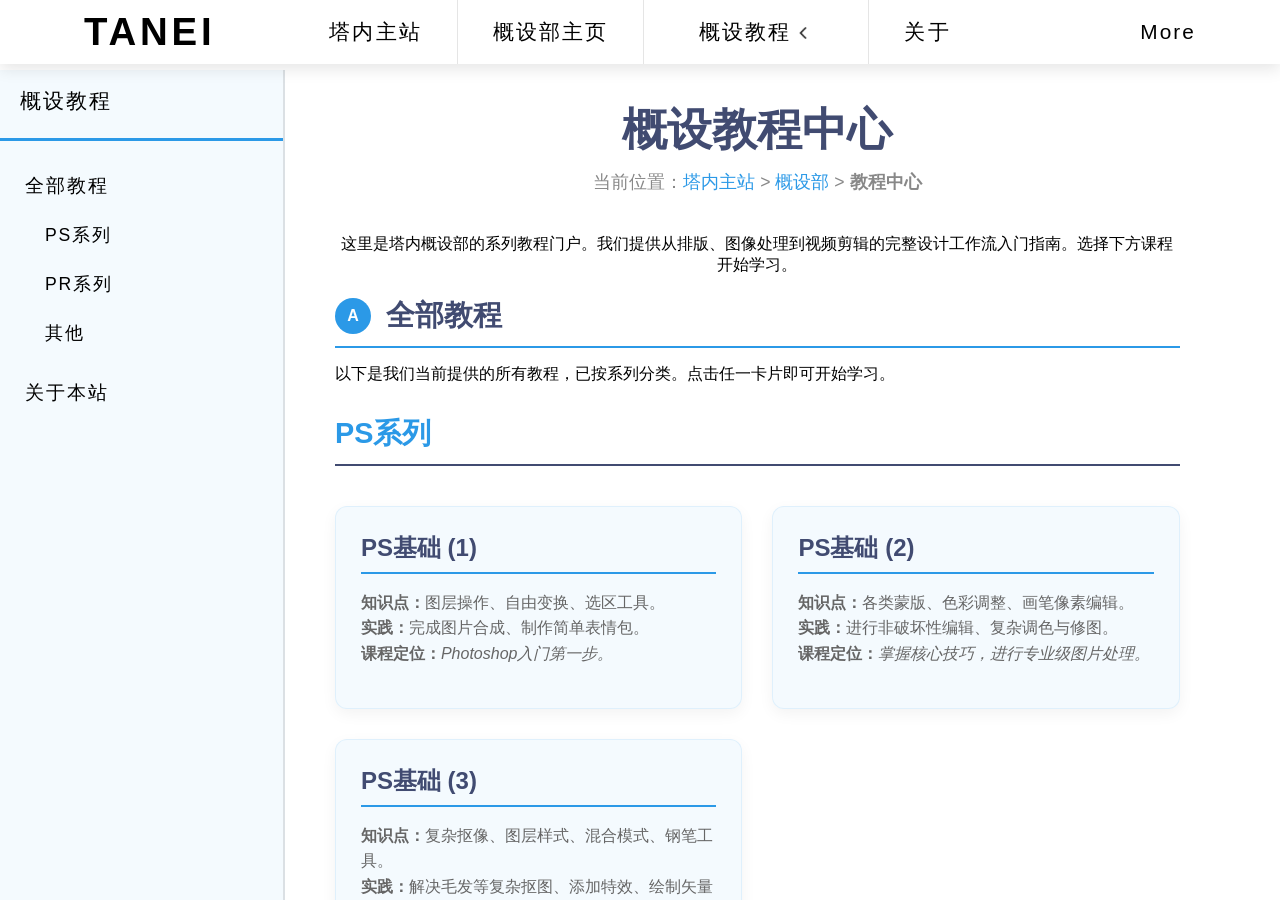
==== commit 72afa00e: "pr2&desc adjust" ====
--- a/index.html
+++ b/index.html
@@ -143,6 +143,11 @@
                                 <div class="dropdown-txt"><span>PR基础(1)</span></div>
                             </a>
                         </ul>
+                        <ul class="dropdown-item">
+                            <a href="../pr2/index.html" class="dropdown-link">
+                                <div class="dropdown-txt"><span>PR基础(2)</span></div>
+                            </a>
+                        </ul>
                     </div>
                 </li>
                 <li class="nav-item about">
@@ -212,46 +217,73 @@
                         <div class="tutorial-group" id="ps-series">
                             <h3 class="group-title">PS系列</h3>
                             <div class="tutorials-container">
-                                <!-- 教程卡片 2: PS基础(1) -->
+                                <!-- PS基础(1) 卡片 -->
                                 <a href="./courses/ps1/index.html" class="tutorial-card">
                                     <div class="tutorial-title">PS基础 (1)</div>
-                                    <p class="tutorial-desc">Photoshop 入门第一课。了解界面、基本工具、图层概念，以及如何完成简单的图像编辑与合成。</p>
-                                </a>
-                                
-                                <!-- 教程卡片 3: PS基础(2) -->
+                                    <p class="tutorial-desc">
+                                        <strong>知识点：</strong>图层操作、自由变换、选区工具。<br>
+                                        <strong>实践：</strong>完成图片合成、制作简单表情包。<br>
+                                        <strong>课程定位：</strong><em>Photoshop入门第一步。</em>
+                                    </p>
+                                </a>
+                                <!-- PS基础(2) 卡片 -->
                                 <a href="./courses/ps2/index.html" class="tutorial-card">
                                     <div class="tutorial-title">PS基础 (2)</div>
-                                    <p class="tutorial-desc">深入 Photoshop 的核心功能。学习蒙版、通道、调色与滤镜，进行更复杂的图像处理和特效制作。</p>
-                                </a>
-                                
-                                <!-- 教程卡片 4: PS基础(3) -->
+                                    <p class="tutorial-desc">
+                                        <strong>知识点：</strong>各类蒙版、色彩调整、画笔像素编辑。<br>
+                                        <strong>实践：</strong>进行非破坏性编辑、复杂调色与修图。<br>
+                                        <strong>课程定位：</strong><em>掌握核心技巧，进行专业级图片处理。</em>
+                                    </p>
+                                </a>
+                                <!-- PS基础(3) 卡片 -->
                                 <a href="./courses/ps3/index.html" class="tutorial-card">
                                     <div class="tutorial-title">PS基础 (3)</div>
-                                    <p class="tutorial-desc">高级技巧与实战。掌握智能对象、动作批处理、3D功能等，提升设计效率，应对专业项目需求。</p>
+                                    <p class="tutorial-desc">
+                                        <strong>知识点：</strong>复杂抠像、图层样式、混合模式、钢笔工具。<br>
+                                        <strong>实践：</strong>解决毛发等复杂抠图、添加特效、绘制矢量图形。<br>
+                                        <strong>课程定位：</strong><em>解决高级难题，应对海报合成等专业需求。</em>
+                                    </p>
                                 </a>
                             </div>
                         </div>
-                        
+
                         <!-- PR系列分组 -->
                         <div class="tutorial-group" id="pr-series">
                             <h3 class="group-title">PR系列</h3>
                             <div class="tutorials-container">
-                                <!-- 教程卡片 5: PR基础(1) -->
+                                <!-- PR基础(1) 卡片 -->
                                 <a href="./courses/pr1/index.html" class="tutorial-card">
                                     <div class="tutorial-title">PR基础 (1)</div>
-                                    <p class="tutorial-desc">Premiere Pro 视频剪辑入门。从创建项目、导入素材、时间线操作到简单效果与导出，完成你的第一个视频作品。</p>
+                                    <p class="tutorial-desc">
+                                        <strong>知识点：</strong>序列与时间线、基础剪辑工具、关键帧动画。<br>
+                                        <strong>实践：</strong>完成视频的裁剪、拼接、添加文字与简单特效并导出。<br>
+                                        <strong>课程定位：</strong><em>剪辑你的第一个视频，掌握核心流程。</em>
+                                    </p>
+                                </a>
+                                <!-- PR基础(2) 卡片 -->
+                                <a href="./courses/pr2/index.html" class="tutorial-card">
+                                    <div class="tutorial-title">PR基础 (2)</div>
+                                    <p class="tutorial-desc">
+                                        <strong>知识点：</strong>绿幕抠像、嵌套与调整图层、GIF与蒙版。<br>
+                                        <strong>实践：</strong>实现视频合成、批量添加效果、制作动图与复杂转场。<br>
+                                        <strong>课程定位：</strong><em>实现高级合成，提升剪辑效率。</em>
+                                    </p>
                                 </a>
                             </div>
                         </div>
-                        
+
                         <!-- 其他分组 -->
                         <div class="tutorial-group" id="other-tutorials">
                             <h3 class="group-title">其他</h3>
                             <div class="tutorials-container">
-                                <!-- 教程卡片 1: 秀米排版 -->
+                                <!-- 秀米排版 卡片 -->
                                 <a href="./courses/xiumi/index.html" class="tutorial-card">
                                     <div class="tutorial-title">秀米排版</div>
-                                    <p class="tutorial-desc">学习如何使用秀米编辑器进行微信公众号、推文等内容的快速、美观排版。涵盖基础操作、组件使用和风格设定。</p>
+                                    <p class="tutorial-desc">
+                                        <strong>知识点：</strong>图文创建、组件使用、布局盒子、模板套用。<br>
+                                        <strong>实践：</strong>独立完成一篇美观、结构清晰的微信公众号推文。<br>
+                                        <strong>课程定位：</strong><em>公众号排版，从入门到精通。</em>
+                                    </p>
                                 </a>
                             </div>
                         </div>
--- a/style/style-nav.css
+++ b/style/style-nav.css
@@ -161,8 +161,8 @@
     visibility: visible;
     transform: translateY(0); 
 }
-.icon-png.dropdown{
-    background-image: url(./media/nav/dropdown.png);
+.icon-png{
+    background-image: url(../media/nav/dropdown.png);
     background-size: cover;
     width: 20px;
     height: 20px;
